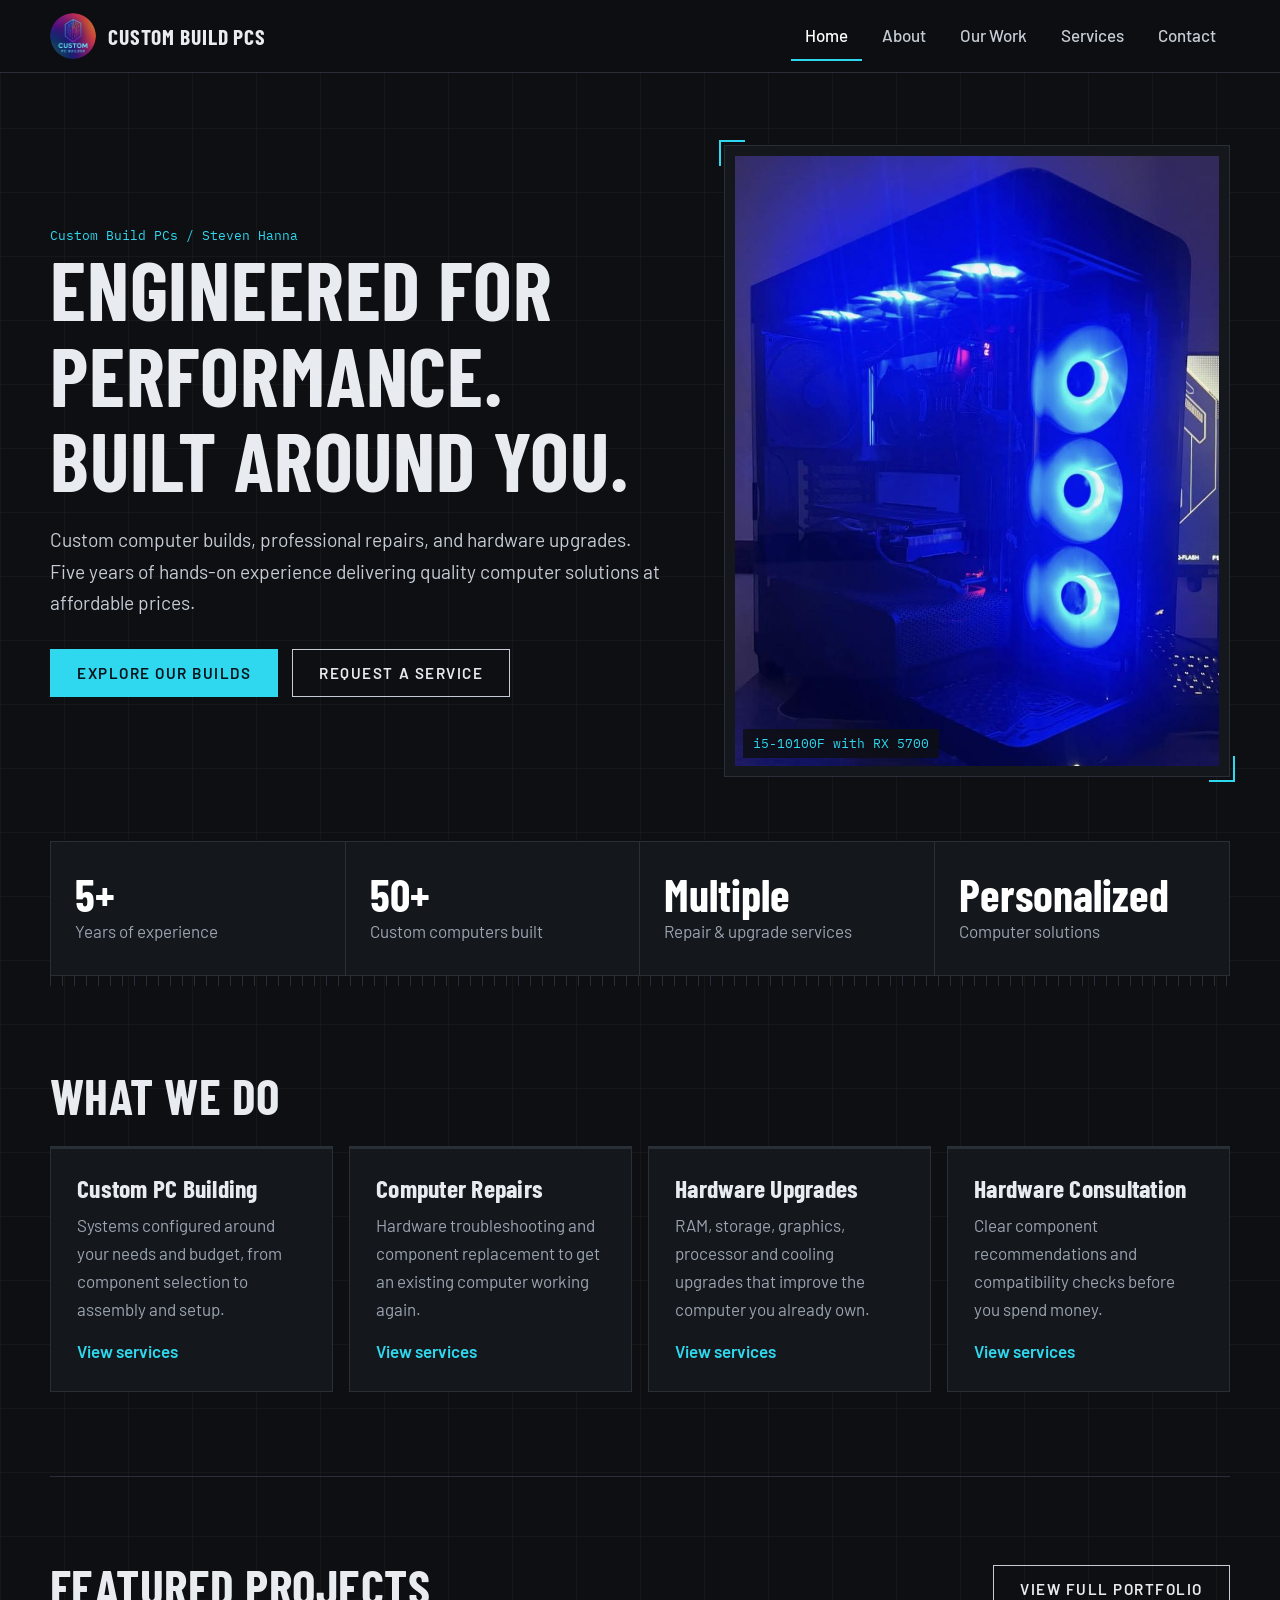
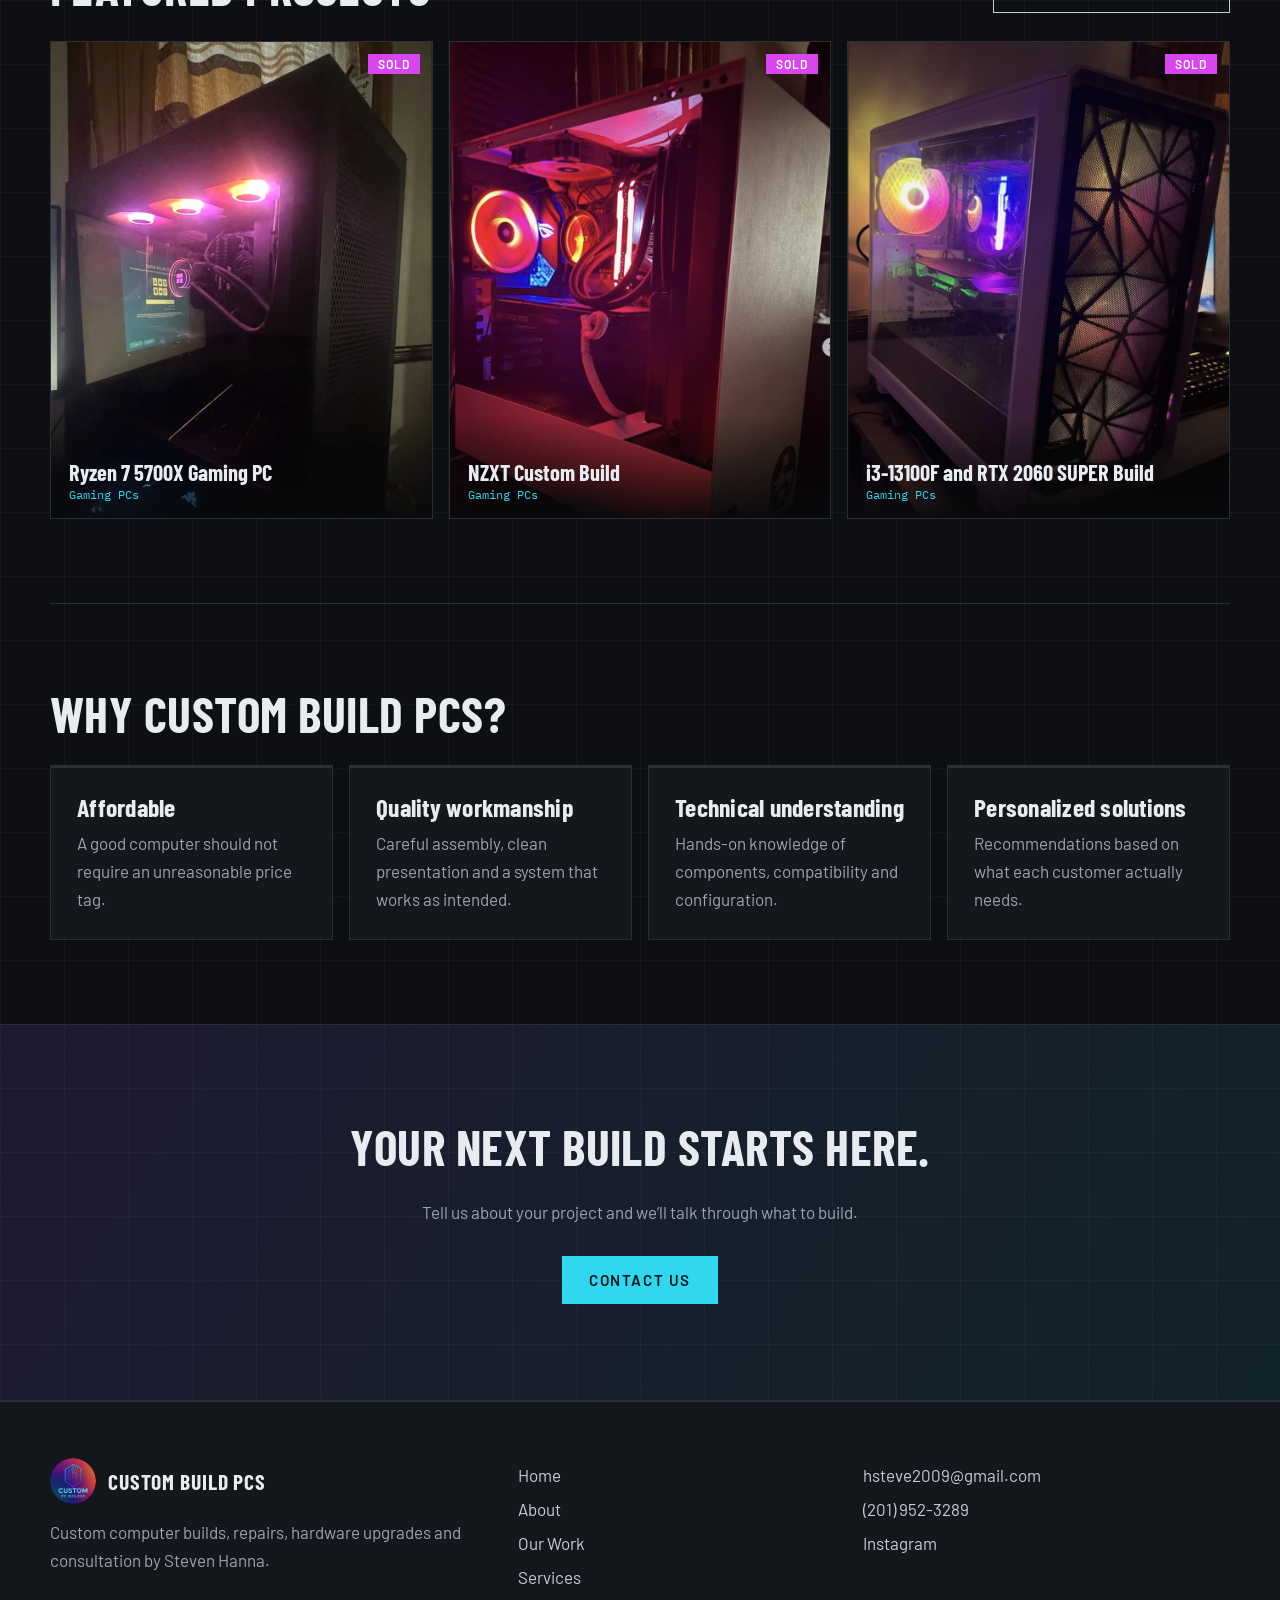
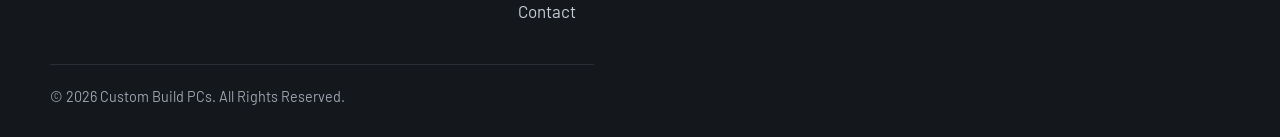
==== index.html @ ef0f4bd4 "Add files via upload" ====
<!DOCTYPE html>
<html lang="en">
<head>
<meta charset="utf-8">
<meta name="viewport" content="width=device-width, initial-scale=1, viewport-fit=cover">
<title>Custom Build PCs | Custom Computer Builds, Repairs &amp; Upgrades</title>
<meta name="description" content="Custom Build PCs by Steven Hanna: custom computer builds, repairs, hardware upgrades and consultation. Five years of experience and 50+ custom computers built.">
<meta property="og:title" content="Custom Build PCs"><meta property="og:description" content="Engineered for performance. Built around you.">
<script type="application/ld+json">{"@context":"https://schema.org","@type":"LocalBusiness","name":"Custom Build PCs","founder":"Steven Hanna","email":"hsteve2009@gmail.com","telephone":"+1-201-952-3289","sameAs":["https://www.instagram.com/custom_buildpcs/"]}</script>
<link rel="stylesheet" href="https://fonts.googleapis.com/css2?family=Barlow+Condensed:wght@500;600;700&family=Barlow:wght@400;500;600&family=IBM+Plex+Mono:wght@400;500&display=swap">
<style>
:root,:root[data-theme="dark"]{--bg:#0d0f12;--s1:#14171c;--s2:#1b1f26;--ln:#2a2f37;--tx:#e8ebef;--mu:#9ba4af;--si:#c5ccd5;--cy:#2fd8ee;--pu:#8b5cf6;--mg:#d946ef;color-scheme:dark}
:root{box-sizing:border-box;padding-top:env(safe-area-inset-top,0px);padding-bottom:env(safe-area-inset-bottom,0px)}
html{scroll-behavior:smooth;scroll-padding-top:calc(80px + env(safe-area-inset-top,0px))}
*,*::before,*::after{box-sizing:inherit;margin:0}
body{background:var(--bg) linear-gradient(rgba(255,255,255,.03) 1px,transparent 1px) 0 0/64px 64px;background-image:linear-gradient(rgba(255,255,255,.03) 1px,transparent 1px),linear-gradient(90deg,rgba(255,255,255,.03) 1px,transparent 1px);color:var(--tx);font:400 1.0625rem/1.65 Barlow,system-ui,sans-serif}
body::before{content:"";position:fixed;inset:0 0 auto;height:env(safe-area-inset-top,0px);background:var(--bg);z-index:30}
h1,h2,h3{font-family:'Barlow Condensed','Arial Narrow',sans-serif;line-height:1.04;font-weight:700;letter-spacing:.01em}
h1,h2{text-transform:uppercase}
h1{font-size:clamp(2.7rem,6.4vw,5.2rem)}h2{font-size:clamp(2rem,4vw,3.1rem);margin-bottom:.5em}h3{font-size:1.6rem;margin-bottom:.35em}
p{max-width:68ch}.mu{color:var(--mu)}.mono{font-family:'IBM Plex Mono',monospace;font-size:.8rem;color:var(--cy)}
a{color:inherit}:focus-visible{outline:2px solid var(--cy);outline-offset:3px}
.wrap{width:min(1180px,100% - 40px);margin-inline:auto}.sec{padding:84px 0}.sec+.sec{border-top:1px solid var(--ln)}
header{position:sticky;top:env(safe-area-inset-top,0px);z-index:20;background:rgba(13,15,18,.94);backdrop-filter:blur(10px);border-bottom:1px solid var(--ln)}
.bar{display:flex;align-items:center;justify-content:space-between;height:72px}
.brand{display:flex;align-items:center;gap:12px;text-decoration:none;font:700 1.35rem 'Barlow Condensed',sans-serif;letter-spacing:.04em;text-transform:uppercase}
.brand img,.fl{width:46px;height:46px;border-radius:50%;display:block}
nav ul{list-style:none;padding:0;display:flex;gap:6px}
nav a{display:block;padding:10px 14px;text-decoration:none;color:var(--si);font-weight:500;border-bottom:2px solid transparent;transition:color .2s,border-color .2s}
nav a:hover{color:#fff;border-color:var(--ln)}nav a[aria-current]{color:#fff;border-color:var(--cy)}
#mb{display:none;background:none;border:1px solid var(--ln);color:var(--tx);padding:8px 12px;font:inherit;cursor:pointer}
.btn{display:inline-block;padding:14px 26px;border:1px solid var(--si);text-decoration:none;font:600 .95rem Barlow,sans-serif;letter-spacing:.1em;text-transform:uppercase;background:transparent;color:var(--tx);cursor:pointer;transition:background .2s,color .2s,border-color .2s}
.btn:hover{border-color:var(--cy);color:var(--cy)}.btn.p{background:var(--cy);border-color:var(--cy);color:#04141a}.btn.p:hover{background:#fff;border-color:#fff;color:#04141a}
.btns{display:flex;flex-wrap:wrap;gap:14px;margin-top:30px}
.pg{animation:in .55s ease both}@keyframes in{from{opacity:0;transform:translateY(10px)}}
.hero{display:grid;grid-template-columns:1.1fr .9fr;gap:56px;align-items:center;padding:72px 0 64px}
.lead{font-size:1.2rem;color:var(--si);margin-top:22px}
.frame{position:relative;aspect-ratio:4/5;border:1px solid var(--ln);padding:10px;background:var(--s1)}
.frame img{width:100%;height:100%;object-fit:cover;display:block}
.frame::before,.frame::after{content:"";position:absolute;width:26px;height:26px;border:2px solid var(--cy)}
.frame::before{top:-6px;left:-6px;border-right:0;border-bottom:0}.frame::after{bottom:-6px;right:-6px;border-left:0;border-top:0}
.frame i{font-style:normal;position:absolute;left:18px;bottom:18px;background:rgba(13,15,18,.85);padding:4px 10px}
.ruler{height:10px;background:repeating-linear-gradient(90deg,var(--ln) 0 1px,transparent 1px 12px)}
.stats{display:grid;grid-template-columns:repeat(4,1fr);border:1px solid var(--ln);background:var(--s1)}
.stats div{padding:30px 24px;border-right:1px solid var(--ln)}.stats div:last-child{border:0}
.stats b{display:block;font:700 2.8rem/1 'Barlow Condensed',sans-serif;color:#fff}.stats span{color:var(--mu)}
.cols4{display:grid;grid-template-columns:repeat(4,1fr);gap:16px}.cols3{display:grid;grid-template-columns:repeat(3,1fr);gap:16px}.cols2{display:grid;grid-template-columns:1fr 1fr;gap:16px}
.card{background:var(--s1);border:1px solid var(--ln);border-top:3px solid var(--ln);padding:26px;transition:border-color .25s,background .25s}
.card:hover{border-top-color:var(--cy);background:var(--s2)}.card:nth-child(2n):hover{border-top-color:var(--pu)}.card:nth-child(4n):hover{border-top-color:var(--mg)}
.card p{color:var(--mu)}.card a{display:inline-block;margin-top:14px;color:var(--cy);font-weight:600;text-decoration:none}
.sh{display:flex;justify-content:space-between;align-items:end;gap:20px;flex-wrap:wrap;margin-bottom:28px}.sh h2{margin:0}
.g{display:grid;grid-template-columns:repeat(3,1fr);gap:16px}
.g .c{aspect-ratio:4/5}
.g3 .c{aspect-ratio:4/5}.g3{display:grid;grid-template-columns:repeat(3,1fr);gap:16px}
.c{position:relative;overflow:hidden;padding:0;border:1px solid var(--ln);background:var(--s1);cursor:pointer;color:inherit;text-align:left;font:inherit}
.c img{width:100%;height:100%;object-fit:cover;display:block;clip-path:inset(0 100% 0 0);transition:clip-path .9s cubic-bezier(.7,0,.2,1),transform .6s}
.c.on img{clip-path:inset(0)}.c:hover img{transform:scale(1.04)}
.cap{position:absolute;left:0;right:0;bottom:0;padding:44px 18px 16px;background:linear-gradient(transparent,rgba(8,9,11,.92));display:flex;flex-direction:column;gap:2px}
.cap b{font:700 1.4rem 'Barlow Condensed',sans-serif;line-height:1.1}.cap small{color:var(--cy);font:400 .78rem 'IBM Plex Mono',monospace}
.bd{position:absolute;top:12px;right:12px;background:var(--mg);color:#fff;font:600 .75rem Barlow,system-ui,sans-serif;padding:3px 10px;letter-spacing:.08em;text-transform:uppercase;font-style:normal}
.chips{display:flex;flex-wrap:wrap;gap:8px;margin-bottom:22px}.chips button{background:none;border:1px solid var(--ln);color:var(--si);padding:8px 16px;font:inherit;cursor:pointer;transition:.2s}
.chips button:hover{border-color:var(--cy)}.chips button[aria-pressed=true]{background:var(--cy);border-color:var(--cy);color:#04141a}
dialog{margin:auto;width:min(1020px,94vw);max-height:92vh;overflow:auto;background:var(--s1);color:var(--tx);border:1px solid var(--cy);padding:0}
dialog[open]{animation:in .35s ease both;display:grid;grid-template-columns:1.1fr 1fr}dialog::backdrop{background:rgba(5,6,8,.82)}
dialog img{width:100%;height:100%;max-height:88vh;object-fit:cover;display:block}.db{padding:36px 32px}
.x{position:absolute;top:10px;right:10px;width:42px;height:42px;background:var(--bg);color:#fff;border:1px solid var(--ln);font-size:1.4rem;cursor:pointer;z-index:2}
dl{margin-top:20px;border-top:1px solid var(--ln)}dl div{display:flex;gap:16px;padding:11px 0;border-bottom:1px solid var(--ln)}dt{flex:0 0 110px;color:var(--cy);font:400 .8rem 'IBM Plex Mono',monospace;padding-top:3px}dd{margin:0}
.ed{display:grid;grid-template-columns:1.15fr .85fr;gap:56px;align-items:start}.big{font-size:1.5rem;line-height:1.5;color:#fff;max-width:none}
.ct{grid-template-columns:.8fr 1.2fr}.ed .txt p+p{margin-top:1em;color:var(--si)}.pull{display:grid;grid-template-columns:1fr 1fr;border:1px solid var(--ln);margin-top:16px}.pull div{padding:22px;background:var(--s1)}.pull div+div{border-left:1px solid var(--ln)}.pull b{display:block;font:700 3rem/1 'Barlow Condensed';color:var(--cy)}
ul.chk{list-style:none;padding:0;margin-top:12px}ul.chk li{padding:9px 0 9px 26px;border-bottom:1px solid var(--ln);position:relative;color:var(--si)}ul.chk li::before{content:"";position:absolute;left:0;top:19px;width:12px;height:2px;background:var(--cy)}
.svc{display:grid;grid-template-columns:1fr 1.2fr;gap:40px;padding:48px 0;border-top:1px solid var(--ln)}.svc:first-of-type{border:0}
.bring{background:var(--s1);border:1px solid var(--ln);padding:48px 40px}.bring h3{color:var(--cy)}
.cta{text-align:center;padding:96px 0;background:linear-gradient(120deg,rgba(139,92,246,.14),rgba(47,216,238,.1));border-block:1px solid var(--ln)}.cta p{margin:14px auto 0}
form{display:grid;gap:16px}label{display:grid;gap:6px;font-weight:500}
input,select,textarea{width:100%;background:var(--bg);color:var(--tx);border:1px solid var(--ln);padding:13px 14px;font:inherit;border-radius:0}input:focus,select:focus,textarea:focus{border-color:var(--cy);outline:0}
.st{min-height:1.6em;color:var(--cy)}
footer{border-top:1px solid var(--ln);background:var(--s1);padding:56px 0 28px;margin-top:0}.fg{display:grid;grid-template-columns:1.4fr 1fr 1.2fr;gap:40px}
footer ul{list-style:none;padding:0}footer li a{text-decoration:none;color:var(--si);display:inline-block;padding:3px 0}footer a:hover{color:var(--cy)}.copy{margin-top:36px;padding-top:20px;border-top:1px solid var(--ln);color:var(--mu);font-size:.9rem}
@media(max-width:900px){.hero,.ed,.svc,.fg{grid-template-columns:minmax(0,1fr)}.hero{padding-top:40px}.cols4,.stats{grid-template-columns:repeat(2,minmax(0,1fr))}.stats div:nth-child(2){border-right:0}.stats div:nth-child(-n+2){border-bottom:1px solid var(--ln)}.cols3,.g3{grid-template-columns:1fr}.g3 .c{aspect-ratio:4/3}dialog[open]{grid-template-columns:1fr}dialog img{max-height:46vh}.cols2{grid-template-columns:1fr}
.g{grid-template-columns:1fr 1fr}.sec{padding:60px 0}
#mb{display:block}nav{display:none;position:absolute;top:72px;left:0;right:0;background:var(--bg);border-bottom:1px solid var(--ln)}nav.open{display:block}nav ul{flex-direction:column;padding:8px 20px}}
@media(max-width:600px){.cap b{font-size:1.15rem}.cap{padding:36px 12px 12px}.brand{font-size:1.1rem}.brand img{width:38px;height:38px}.cols4{grid-template-columns:minmax(0,1fr)}.stats b{font-size:1.7rem;overflow-wrap:anywhere}.stats div{min-width:0}.stats div{padding:22px 16px}.bring{padding:32px 20px}h1{font-size:clamp(1.9rem,9vw,2.6rem);overflow-wrap:anywhere}.lead{font-size:1.08rem}.btn{padding:13px 20px}}
@media(max-width:600px){.big{font-size:1.2rem;line-height:1.55}}
@media(max-width:480px){.stats{grid-template-columns:minmax(0,1fr)}.stats div{border-right:0;border-bottom:1px solid var(--ln);padding:18px 16px}.stats div:last-child{border-bottom:0}.stats b{font-size:1.9rem}}
@media(prefers-reduced-motion:reduce){*,*::before,*::after{animation:none!important;transition:none!important}html{scroll-behavior:auto}.c img{clip-path:none}}
</style>
</head>
<body>
<header><div class="wrap bar">
<a class="brand" href="#home"><img data-k="logo" alt="Custom Build PCs logo" width="46" height="46"><span>Custom Build PCs</span></a>
<button id="mb" aria-expanded="false" aria-controls="nv">Menu</button>
<nav id="nv" aria-label="Main"><ul>
<li><a href="#home">Home</a></li><li><a href="#about">About</a></li><li><a href="#work">Our Work</a></li><li><a href="#services">Services</a></li><li><a href="#contact">Contact</a></li></ul></nav>
</div></header>
<main>
<!-- HOME -->
<section id="home" class="pg">
<div class="wrap hero"><div>
<p class="mono">Custom Build PCs / Steven Hanna</p>
<h1>Engineered for performance. Built around you.</h1>
<p class="lead">Custom computer builds, professional repairs, and hardware upgrades. Five years of hands-on experience delivering quality computer solutions at affordable prices.</p>
<div class="btns"><a class="btn p" href="#work">Explore our builds</a><a class="btn" href="#contact">Request a service</a></div></div>
<figure class="frame"><img data-k="i5" alt="Custom gaming PC with a glowing blue front fan array and tempered glass panel"><i class="mono">i5-10100F with RX 5700</i></figure></div>
<div class="wrap"><div class="stats"><div><b>5+</b><span>Years of experience</span></div><div><b>50+</b><span>Custom computers built</span></div><div><b>Multiple</b><span>Repair &amp; upgrade services</span></div><div><b>Personalized</b><span>Computer solutions</span></div></div><div class="ruler"></div></div>
<div class="wrap sec"><h2>What we do</h2><div class="cols4">
<div class="card"><h3>Custom PC Building</h3><p>Systems configured around your needs and budget, from component selection to assembly and setup.</p><a href="#services">View services</a></div>
<div class="card"><h3>Computer Repairs</h3><p>Hardware troubleshooting and component replacement to get an existing computer working again.</p><a href="#services">View services</a></div>
<div class="card"><h3>Hardware Upgrades</h3><p>RAM, storage, graphics, processor and cooling upgrades that improve the computer you already own.</p><a href="#services">View services</a></div>
<div class="card"><h3>Hardware Consultation</h3><p>Clear component recommendations and compatibility checks before you spend money.</p><a href="#services">View services</a></div></div></div>
<div class="wrap sec"><div class="sh"><h2>Featured projects</h2><a class="btn" href="#work">View full portfolio</a></div><div id="feat" class="g3"></div></div>
<div class="wrap sec"><h2>Why Custom Build PCs?</h2><div class="cols4">
<div class="card"><h3>Affordable</h3><p>A good computer should not require an unreasonable price tag.</p></div>
<div class="card"><h3>Quality workmanship</h3><p>Careful assembly, clean presentation and a system that works as intended.</p></div>
<div class="card"><h3>Technical understanding</h3><p>Hands-on knowledge of components, compatibility and configuration.</p></div>
<div class="card"><h3>Personalized solutions</h3><p>Recommendations based on what each customer actually needs.</p></div></div></div>
<div class="cta"><div class="wrap"><h2>Your next build starts here.</h2><p class="mu">Tell us about your project and we’ll talk through what to build.</p><div class="btns" style="justify-content:center"><a class="btn p" href="#contact">Contact us</a></div></div></div>
</section>
<!-- ABOUT -->
<section id="about" class="pg" hidden>
<div class="wrap sec"><p class="mono">About Steven Hanna</p><h1>The person behind every build.</h1>
<div class="ed" style="margin-top:44px"><div class="txt">
<p class="big">My name is Steven Hanna, and I am the founder of Custom Build PCs. With five years of hands-on experience in custom computer building and hardware services, I have developed a strong understanding of computer components, system configurations, troubleshooting, and the process of creating computers tailored to individual needs.</p>
<p style="margin-top:28px">What started as an interest in computer hardware developed into a business built around helping people get the most out of their technology.</p>
<p>Throughout my experience, I have built more than 50 custom computers, working with different hardware configurations, performance requirements, and budgets. Each build presents an opportunity to combine technical knowledge with attention to detail, from selecting compatible components to assembling and configuring the finished system.</p>
<p>Beyond building computers, I provide repair and upgrade services, helping customers improve existing systems, resolve hardware issues, and find practical solutions rather than unnecessarily replacing their computers.</p>
<p>I believe a good computer should not require an unreasonable price tag. My approach is centered on understanding what each customer needs, recommending suitable hardware, and delivering quality work.</p>
<p>Custom Build PCs represents my commitment to turning an interest in technology into practical solutions that people can rely on.</p></div>
<aside><figure class="frame" style="aspect-ratio:4/5"><img data-k="process" alt="Case, liquid cooler, motherboard, memory, NVMe drives and graphics card laid out before a build"><i class="mono">Components ready for assembly</i></figure>
<div class="pull"><div><b>5</b>Years of experience</div><div><b>50+</b>Custom builds completed</div></div></aside></div></div>
<div class="wrap sec cols2"><div class="card"><h3>My approach to computer building</h3><p>Every build starts with what the computer needs to do and what you want to spend. From there I select compatible components, assemble the system, manage the cabling, and configure it so it is ready to use.</p></div>
<div class="card"><h3>My commitment to customers</h3><p>I recommend hardware that fits your needs rather than the most expensive option, and I look for practical fixes before suggesting a replacement. Affordable pricing and quality workmanship apply to every project.</p></div></div>
<div class="cta"><div class="wrap"><h2>Have a project in mind?</h2><div class="btns" style="justify-content:center"><a class="btn p" href="#contact">Get in touch</a><a class="btn" href="#work">See the work</a></div></div></div>
</section>
<!-- WORK -->
<section id="work" class="pg" hidden>
<div class="wrap sec"><p class="mono">Portfolio</p><h1>Our work</h1><p class="lead">Real builds, assembled and configured by Steven. Every completed build shown here has been sold. Select any project for details and specifications.</p>
<div class="chips" role="group" aria-label="Filter projects" style="margin-top:32px"></div><div id="grid" class="g"></div></div>
</section>
<!-- SERVICES -->
<section id="services" class="pg" hidden>
<div class="wrap sec"><p class="mono">Services</p><h1>What we can do for you</h1>
<div class="svc"><div><h2>Custom PC building</h2><p class="mu">Computers configured around your needs and assembled with care.</p></div><ul class="chk"><li>Custom gaming computers</li><li>Personalized computer configurations</li><li>Hardware selection</li><li>Component compatibility</li><li>Professional assembly</li><li>Cable management</li><li>System configuration</li></ul></div>
<div class="svc"><div><h2>Computer repairs</h2><p class="mu">Find the problem, then fix it without unnecessary replacement.</p></div><ul class="chk"><li>Hardware troubleshooting</li><li>Component diagnosis</li><li>Hardware replacement</li><li>Computer maintenance</li><li>Identifying performance issues</li></ul></div>
<div class="svc"><div><h2>Hardware upgrades</h2><p class="mu">Get more from the system you already have.</p></div><ul class="chk"><li>RAM upgrades</li><li>Storage upgrades</li><li>Graphics card upgrades</li><li>Processor upgrades</li><li>Cooling improvements</li><li>System performance improvements</li></ul></div>
<div class="svc"><div><h2>Hardware consultation</h2><p class="mu">Know what to buy before you buy it.</p></div><ul class="chk"><li>Component recommendations</li><li>Hardware compatibility</li><li>Budget-conscious configurations</li><li>Performance comparisons</li><li>Personalized hardware selection</li></ul></div></div>
<div class="wrap" style="padding-bottom:84px"><div class="bring"><h2>What we bring to the table</h2><div class="cols3" style="margin-top:24px">
<div><h3>Experience</h3><p class="mu">Five years of hands-on computer building and hardware experience.</p></div>
<div><h3>Proven work</h3><p class="mu">More than 50 custom computers built.</p></div>
<div><h3>Technical knowledge</h3><p class="mu">Understanding hardware, compatibility, configurations, and performance.</p></div>
<div><h3>Affordability</h3><p class="mu">Helping customers find quality solutions within their budgets.</p></div>
<div><h3>Attention to detail</h3><p class="mu">Taking pride in the assembly, presentation, and functionality of each project.</p></div>
<div><h3>Personalized approach</h3><p class="mu">Understanding what customers actually need before recommending a solution.</p></div></div>
<div class="btns"><a class="btn p" href="#contact">Contact Steven</a></div></div></div>
</section>
<!-- CONTACT -->
<section id="contact" class="pg" hidden>
<div class="wrap sec"><p class="mono">Contact</p><h1>Let’s talk about your build</h1>
<p class="lead">Have a project in mind? Looking for a custom computer or need help with an existing system? Get in touch and let’s discuss what we can build together.</p>
<div class="ed ct" style="margin-top:44px"><div class="card"><img data-k="logo" class="fl" alt="" style="width:72px;height:72px;margin-bottom:16px"><h3>Steven Hanna</h3><p class="mu">Custom Build PCs</p>
<ul class="chk"><li><a href="mailto:hsteve2009@gmail.com">hsteve2009@gmail.com</a></li><li><a href="tel:+12019523289">(201) 952-3289</a></li><li><a href="https://www.instagram.com/custom_buildpcs/" target="_blank" rel="noopener">Instagram: @custom_buildpcs</a></li></ul><a class="btn p" href="mailto:hsteve2009@gmail.com" style="display:block;text-align:center;margin-top:22px">Email Steven directly</a></div>
<form id="cf"><label>Full name<input name="n" required autocomplete="name"></label><label>Email address<input type="email" name="e" required autocomplete="email"></label>
<label>Service interested in<select name="s" required><option value="">Select a service</option><option>Custom PC Build</option><option>Computer Repair</option><option>Hardware Upgrade</option><option>General Inquiry</option></select></label>
<label>Estimated budget (optional)<input name="b" placeholder="e.g. $800"></label><label>Message<textarea name="m" rows="5" required></textarea></label>
<button class="btn p" type="submit">Send message</button><p class="st" role="status" aria-live="polite"></p><p class="mu" style="font-size:.95rem">Submitting opens your email app with your message ready to send. Prefer to write directly? Email <a href="mailto:hsteve2009@gmail.com" style="color:var(--cy)">hsteve2009@gmail.com</a>.</p></form></div></div>
</section>
</main>
<footer><div class="wrap"><div class="fg"><div><a class="brand" href="#home"><img data-k="logo" alt="" class="fl"><span>Custom Build PCs</span></a><p class="mu" style="margin-top:14px">Custom computer builds, repairs, hardware upgrades and consultation by Steven Hanna.</p></div>
<ul><li><a href="#home">Home</a></li><li><a href="#about">About</a></li><li><a href="#work">Our Work</a></li><li><a href="#services">Services</a></li><li><a href="#contact">Contact</a></li></ul>
<ul><li><a href="mailto:hsteve2009@gmail.com">hsteve2009@gmail.com</a></li><li><a href="tel:+12019523289">(201) 952-3289</a></li><li><a href="https://www.instagram.com/custom_buildpcs/" target="_blank" rel="noopener">Instagram</a></li></ul></div>
<p class="copy">© 2026 Custom Build PCs. All Rights Reserved.</p></div></footer>
<dialog id="dlg" aria-labelledby="dt"><button class="x" aria-label="Close">×</button><img id="di" alt=""><div class="db"><p class="mono" id="dc"></p><h3 id="dt" style="font-size:2.2rem"></h3><p id="dd" class="mu"></p><dl id="ds"></dl></div></dialog>
<script>
const IM={white1:"[data-uri]",white2:"[data-uri]",blue2:"[data-uri]",purple:"[data-uri]",ryzen:"[data-uri]",i5:"[data-uri]",rtx:"[data-uri]",nzxt:"[data-uri]",evga:"[data-uri]",razer:"[data-uri]",msi:"[data-uri]",i7:"[data-uri]",corsair:"[data-uri]",process:"[data-uri]",a5900:"[data-uri]",b4790:"[data-uri]",blue:"[data-uri]",c5800:"[data-uri]",e13100:"[data-uri]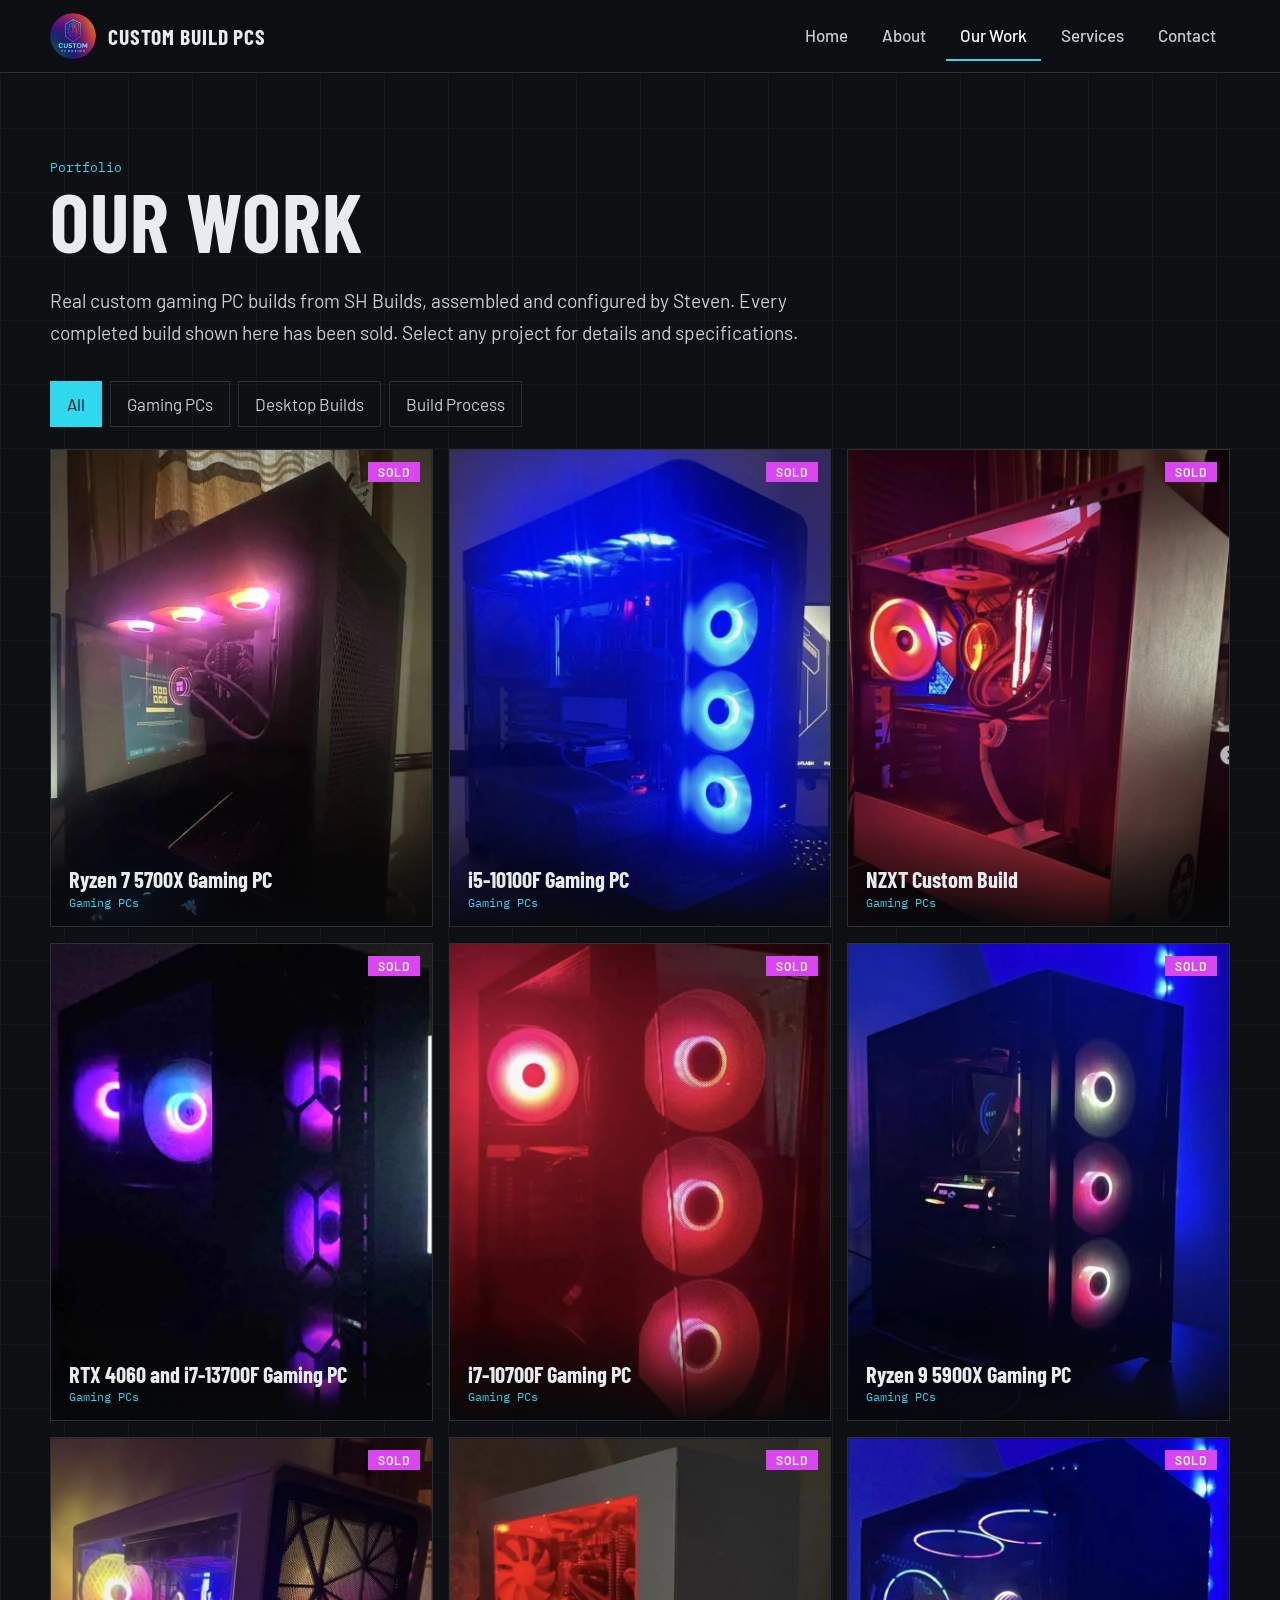
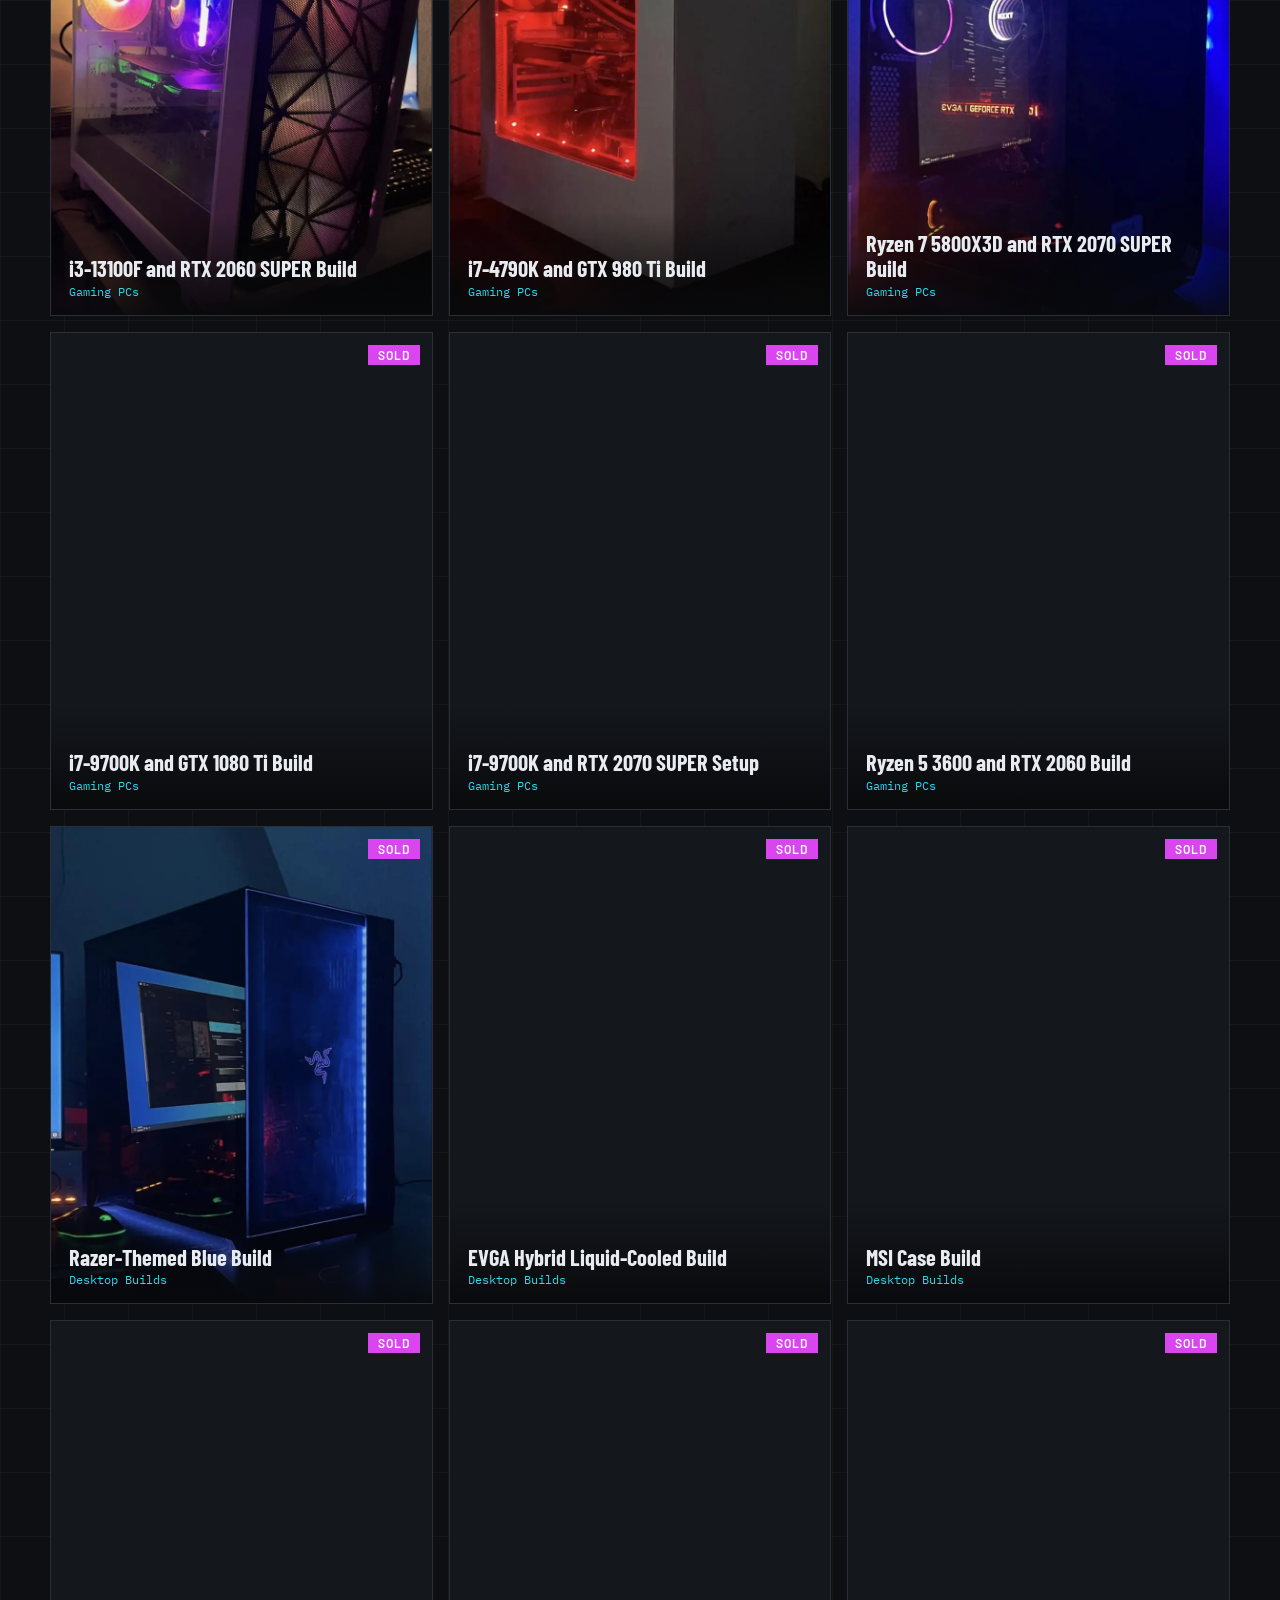
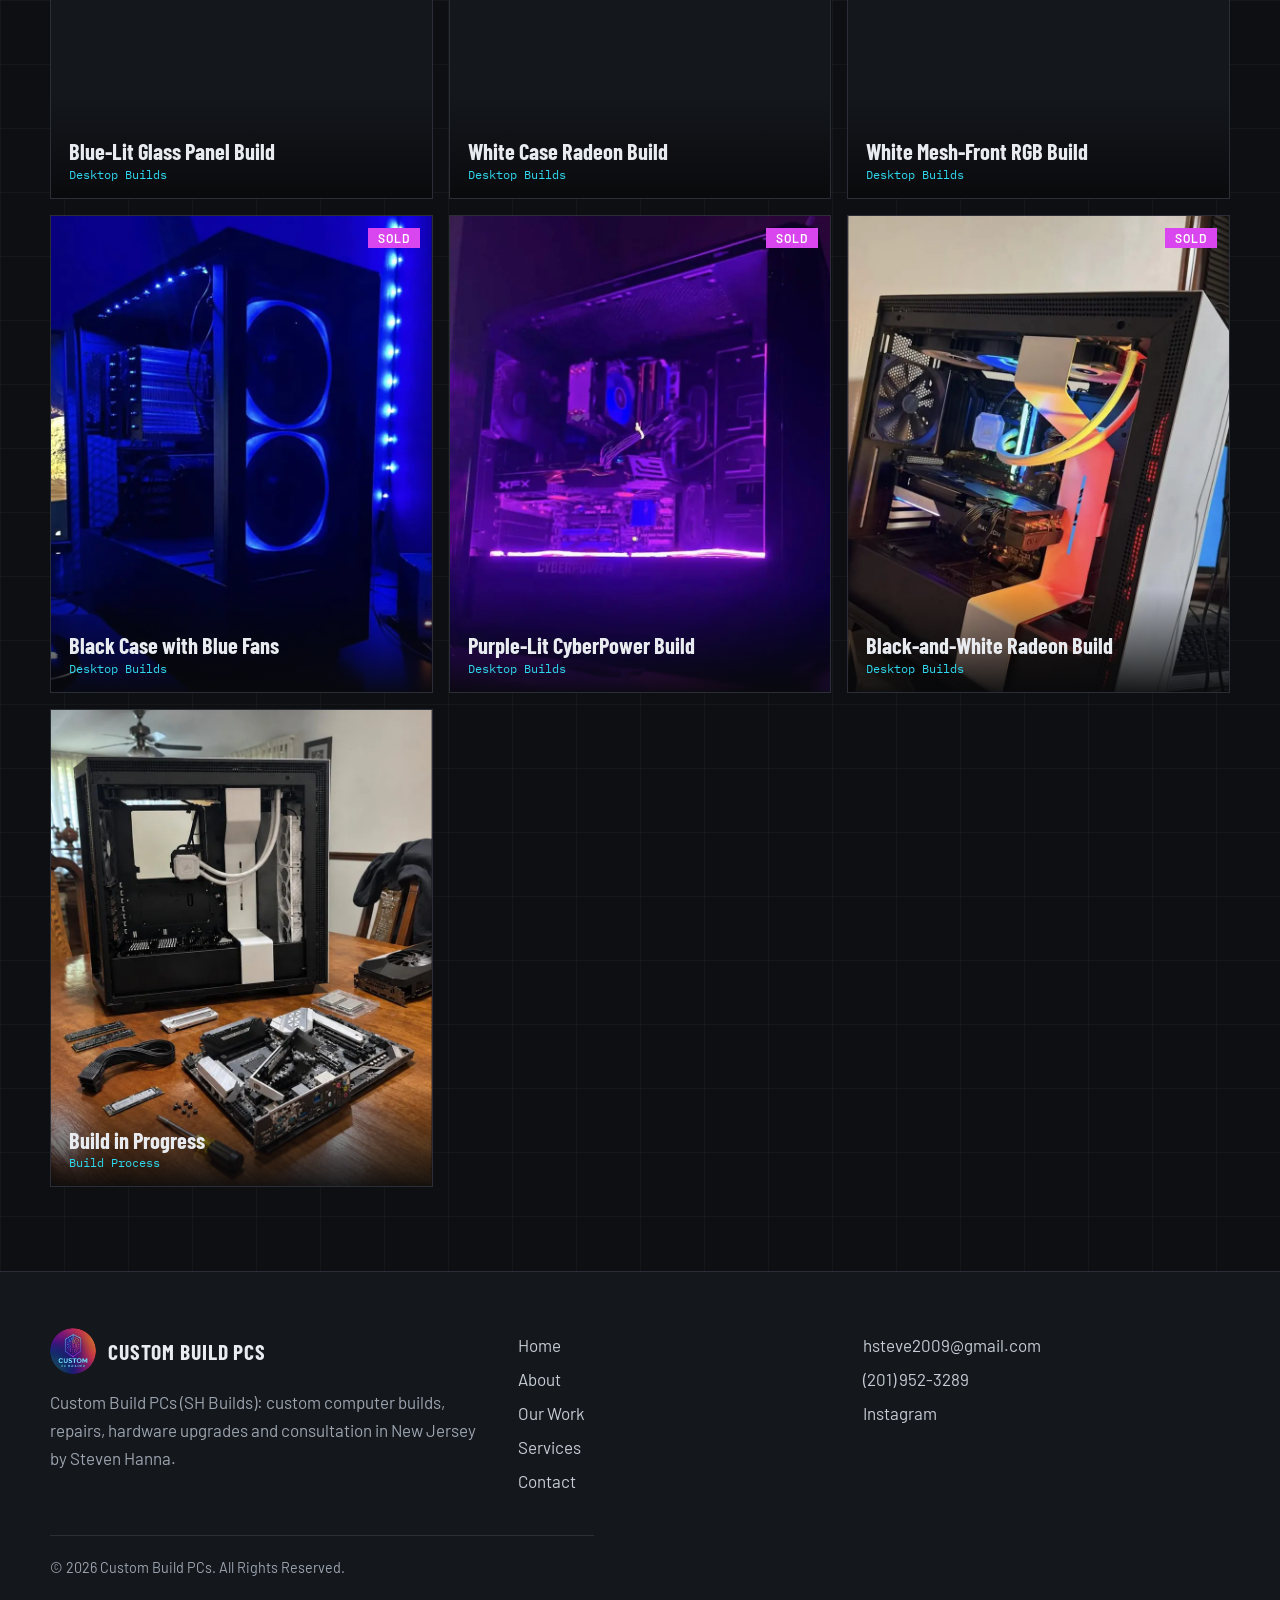
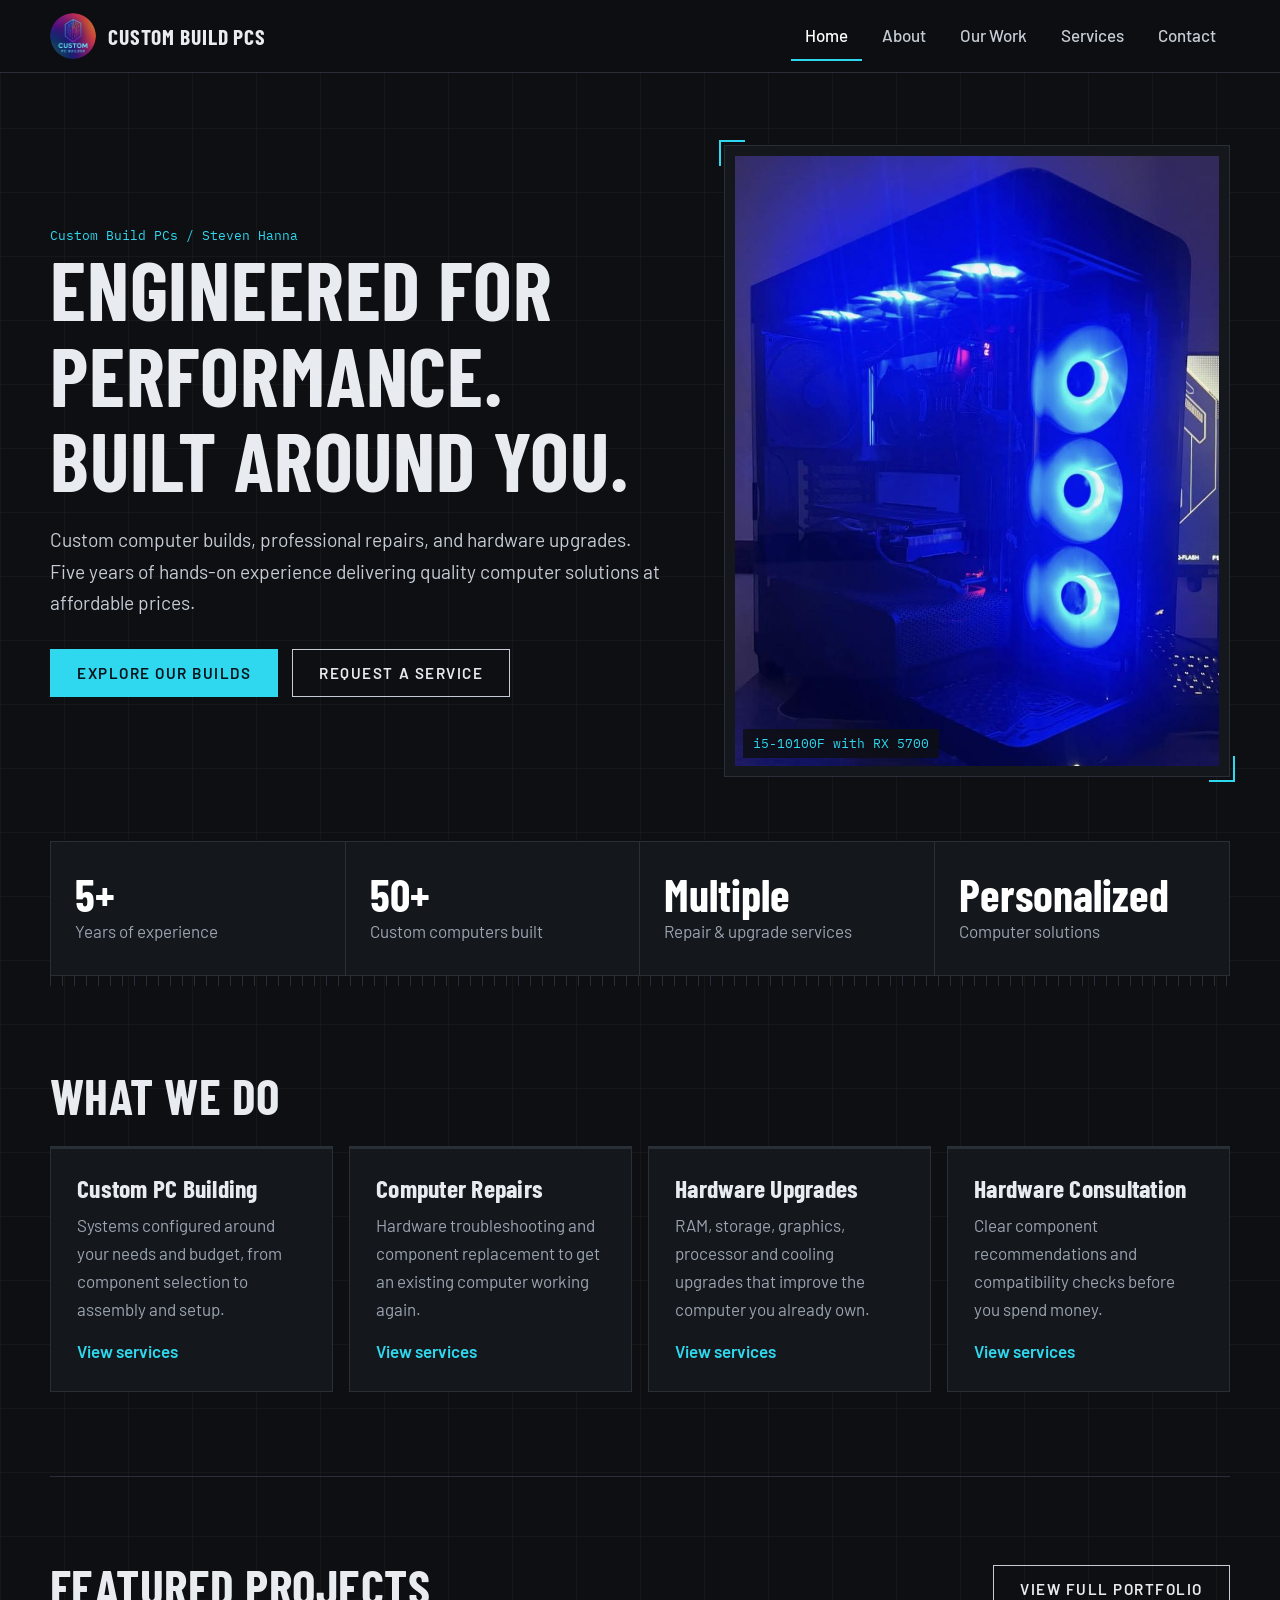
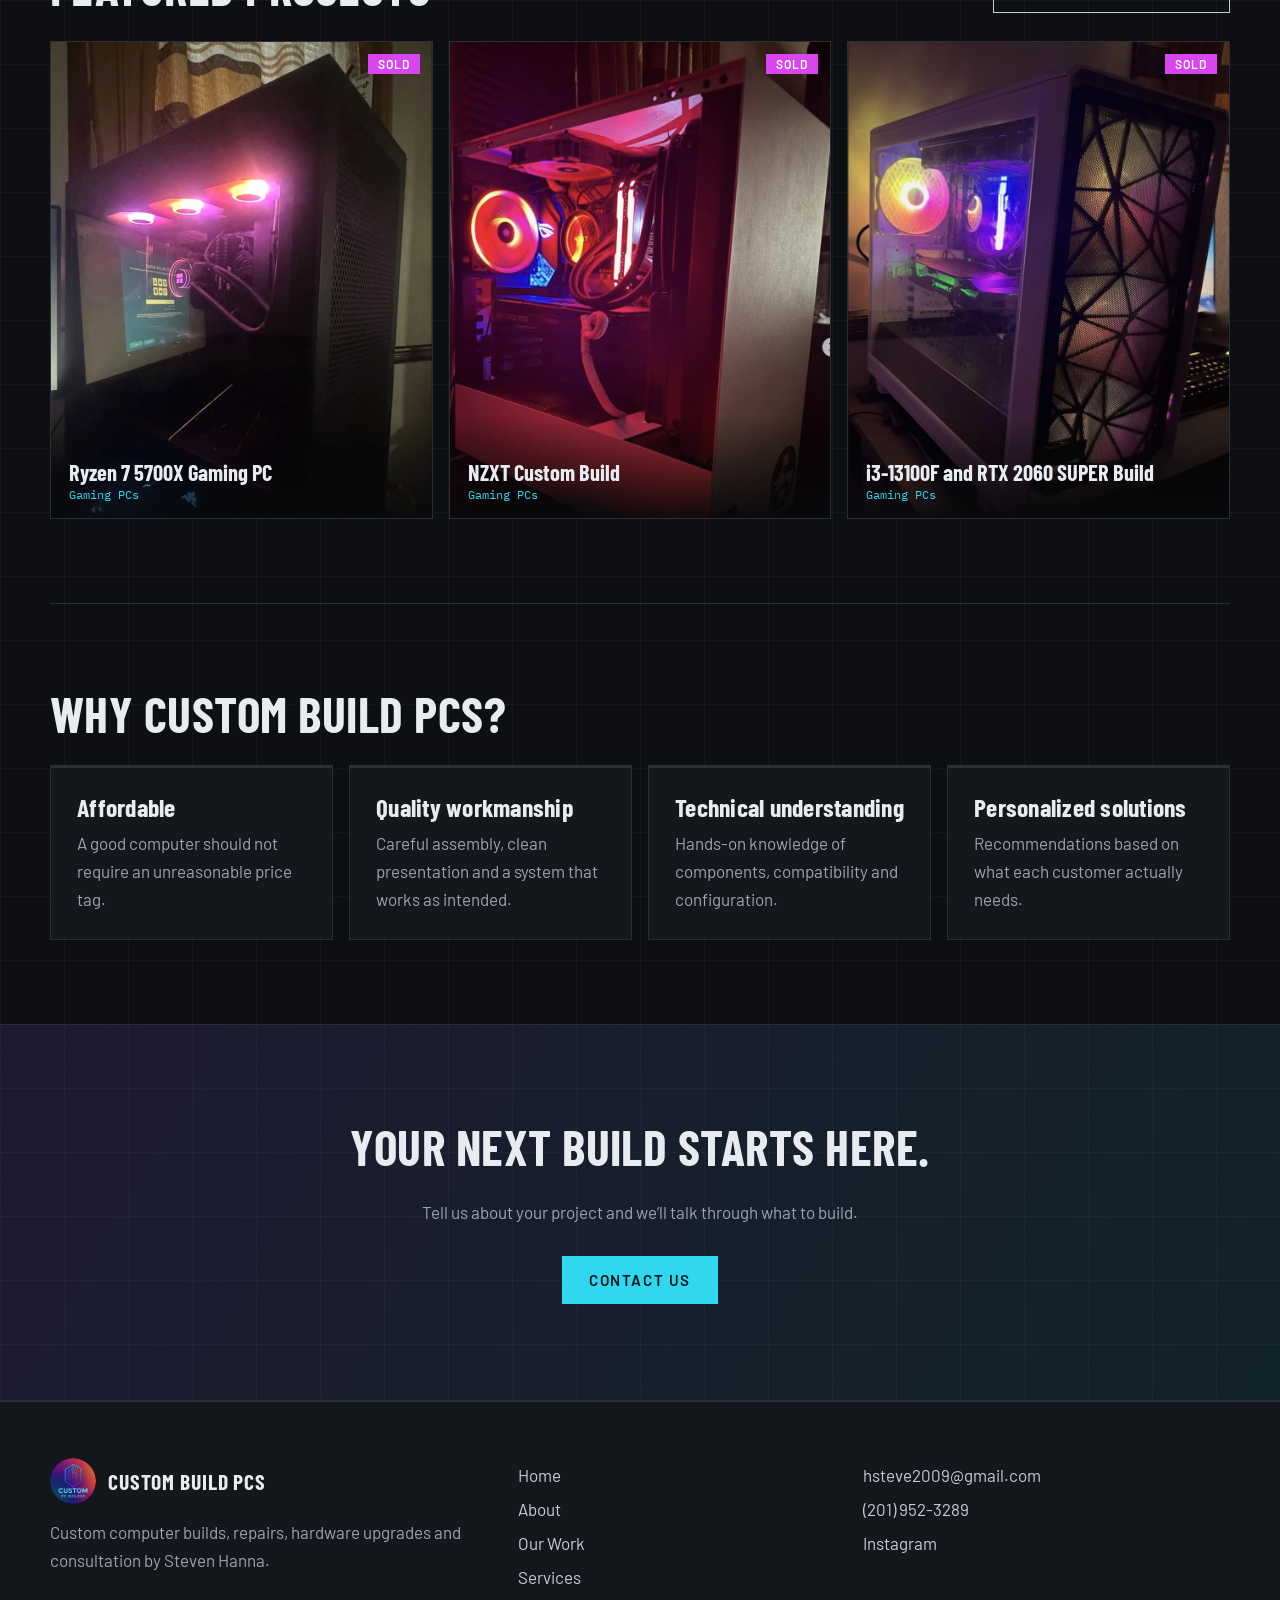
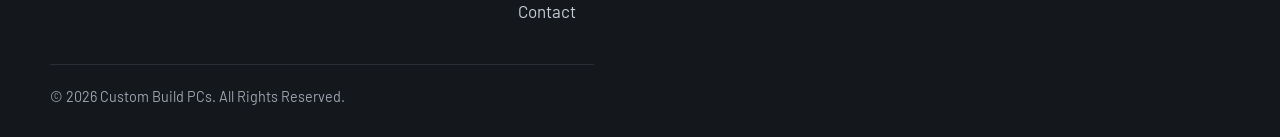
